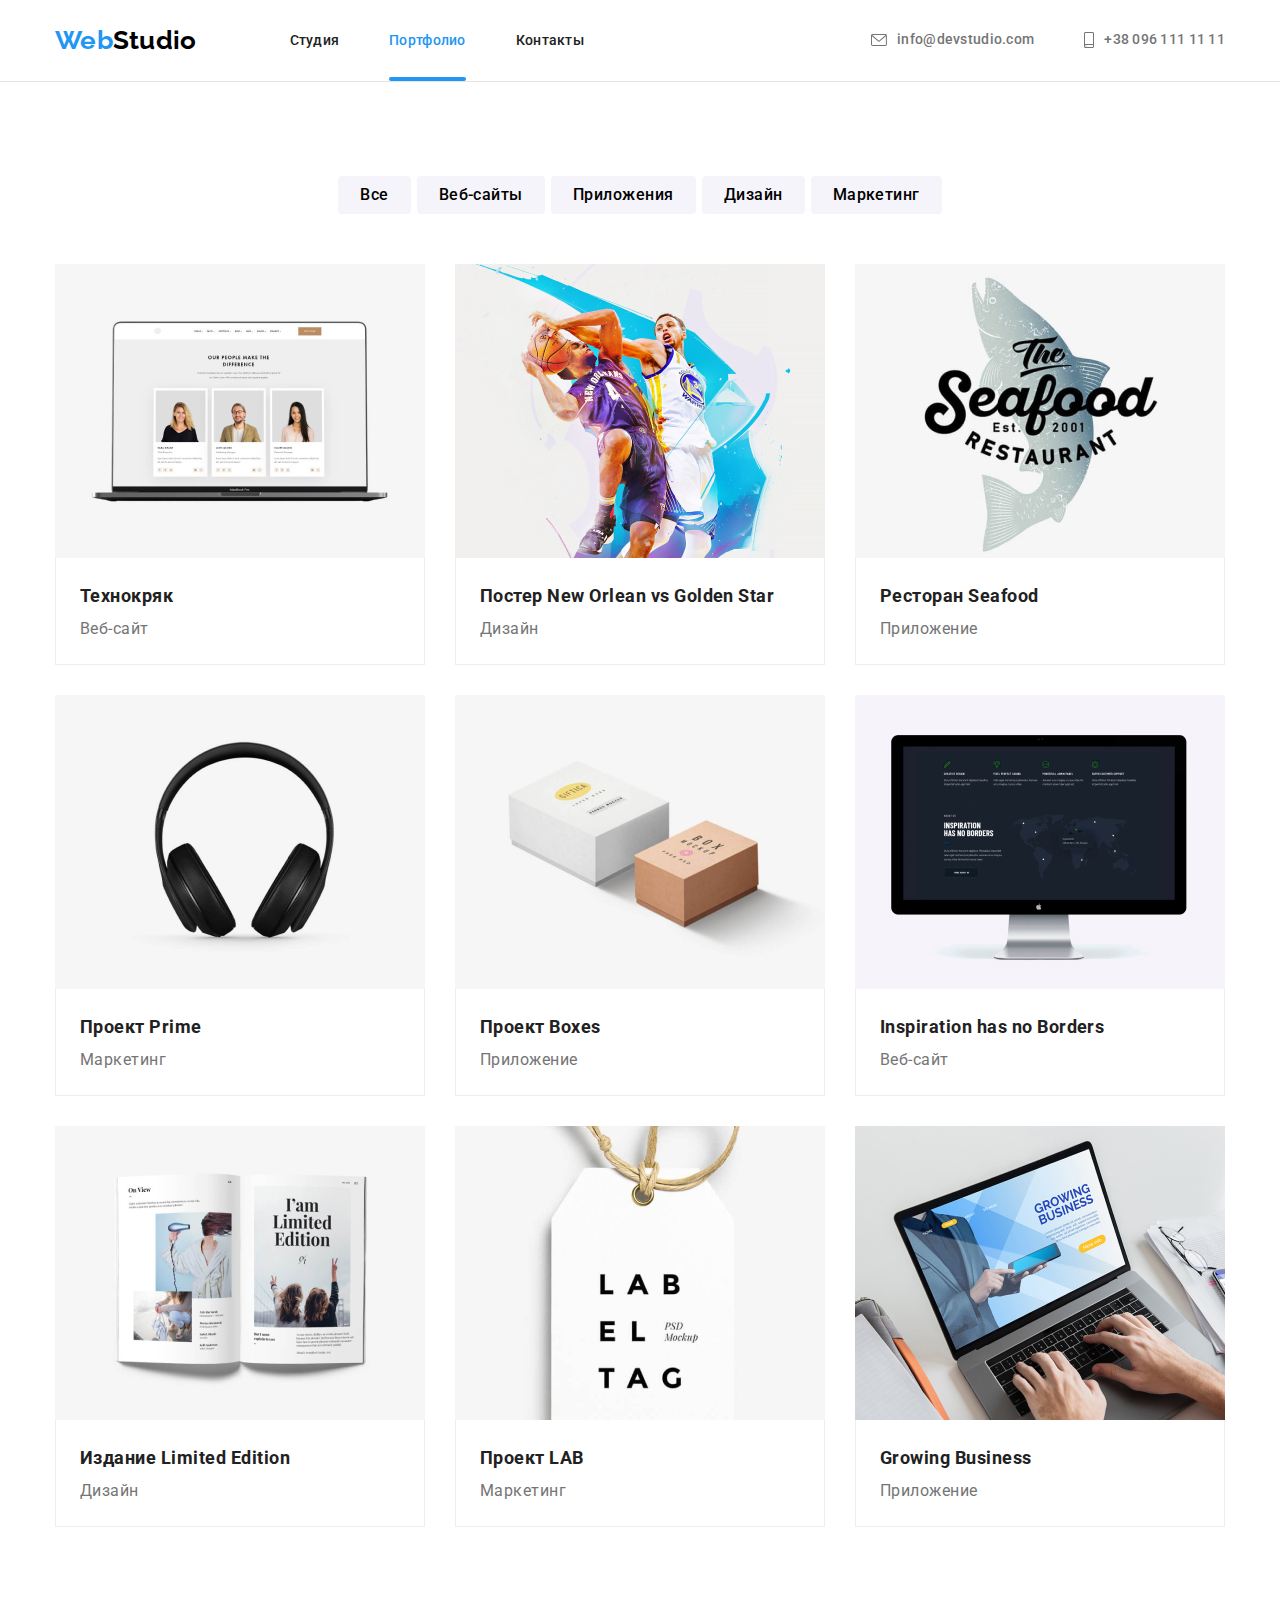
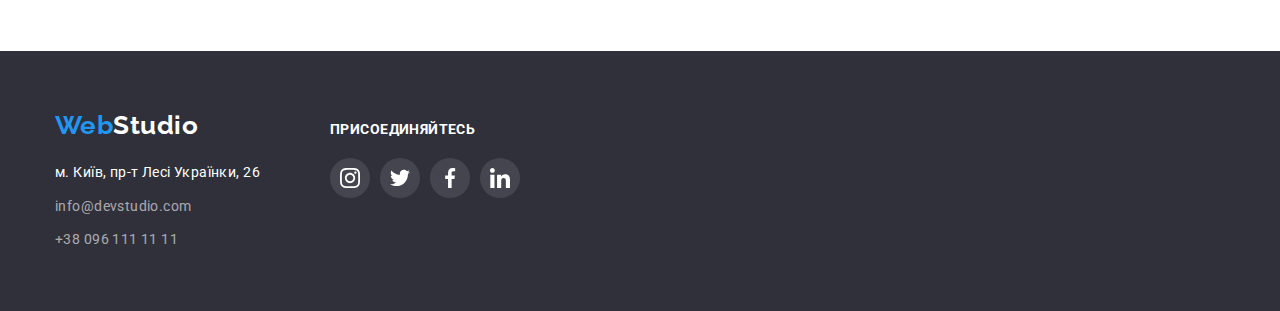
==== portfolio.html @ f0fddd5a "start" ====
<!DOCTYPE html>
<html lang="ru">

<head>
  <meta charset="UTF-8" />
  <meta http-equiv="X-UA-Compatible" content="IE=edge" />
  <meta name="viewport" content="width=device-width, initial-scale=1.0" />
  <link rel="preconnect" href="https://fonts.googleapis.com" />
  <link rel="preconnect" href="https://fonts.gstatic.com" crossorigin />
  <link
    href="https://fonts.googleapis.com/css2?family=Raleway:wght@400;700&family=Roboto:wght@400;500;700;900&display=swap"
    rel="stylesheet" />
  <link rel="stylesheet"
    href="https://cdnjs.cloudflare.com/ajax/libs/modern-normalize/1.0.0/modern-normalize.min.css" />
  <link rel="stylesheet" href="./css/styles.css" />
  <title>Document</title>
</head>

<body>
  <header>
    <div class="container box-header">
      <nav class="navi">
        <a href="./index.html" class="logo item"><span class="accent">Web</span>Studio</a>
        <ul class="navi-item">
          <li class="item"><a href="./index.html" class="navi-list">Студия</a></li>
          <li class="item"><a href="./portfolio.html" class="navi-list on-page">Портфолио</a></li>
          <li class="item"><a href="" class="navi-list">Контакты</a></li>
        </ul>
      </nav>
      <ul class="header-contact">
        <li class="item">
          <a href="mailto:info@devstudio.com" class="contact-us">
            <svg class="contact-icon" width="16" height="12">
              <use href="images/sprite.svg#icon-envelope"></use>
            </svg>
            info@devstudio.com</a>
        </li>
        <li class="item">
          <a href="tel:+380961111111" class="contact-us">
            <svg class="contact-icon" width="10" height="16">
              <use href="images/sprite.svg#icon-smartphone"></use>
            </svg>
            +38 096 111 11 11</a>
        </li>
      </ul>
    </div>
  </header>
  <main>
    <section class="portfolio section">
      <div class="container">
        <h1 class="display">Портфолио</h1>
        <ul class="filter">
          <li class="item"><button type="button" class="filter-buttun">Все</button></li>
          <li class="item"><button type="button" class="filter-buttun">Веб-сайты</button></li>
          <li class="item"><button type="button" class="filter-buttun">Приложения</button></li>
          <li class="item"><button type="button" class="filter-buttun">Дизайн</button></li>
          <li class="item"><button type="button" class="filter-buttun">Маркетинг</button></li>
        </ul>
        <ul class="work-box">
          <li class="portfolio-box">
            <div class="portfolio-overlay">
              <img class="portfolio-img" src="./images/technohryak.jpg" alt="Скриншот экрана с готовым сайтом"
                width="370" />
              <div class="overlay-text">
                <p>Ресурс предлагает комплексные предложения с разным уровнем функционала и сервисов. Все это позволит
                  посетителю получить
                  исчерпывающие сведения о компании или частном лице.</p>
              </div>
            </div>
            <div class="box-description">
              <h2 class="portfolio-heading">Технокряк</h2>
              <p class="portfolio-text">Веб-сайт</p>
            </div>
          </li>
          <li class="portfolio-box">
            <div class="portfolio-overlay">
              <img class="portfolio-img" src="./images/poster-new-orlean.jpg" alt="Постер к матчу нового орлеана"
                width="370" />
              <div class="overlay-text">
                <p>Ресурс предлагает комплексные предложения с разным уровнем функционала и сервисов. Все это позволит
                  посетителю получить
                  исчерпывающие сведения о компании или частном лице.</p>
              </div>
            </div>
            <div class="box-description">
              <h2 class="portfolio-heading">Постер New Orlean vs Golden Star</h2>
              <p class="portfolio-text">Дизайн</p>
            </div>
          </li>
          <li class="portfolio-box">
            <div class="portfolio-overlay">
              <img class="portfolio-img" src="./images/seafood.jpg" alt="Логотип приложения сиафуд" width="370" />
              <div class="overlay-text">
                <p>Ресурс предлагает комплексные предложения с разным уровнем функционала и сервисов. Все это позволит
                  посетителю получить
                  исчерпывающие сведения о компании или частном лице.</p>
              </div>
            </div>
            <div class="box-description">
              <h2 class="portfolio-heading">Ресторан Seafood</h2>
              <p class="portfolio-text">Приложение</p>
            </div>
          </li>
          <li class="portfolio-box">
            <div class="portfolio-overlay">
              <img class="portfolio-img" src="./images/project-prime.jpg" alt="Постер проэкта Прайм" width="370" />
              <div class="overlay-text">
                <p>Ресурс предлагает комплексные предложения с разным уровнем функционала и сервисов. Все это позволит
                  посетителю получить
                  исчерпывающие сведения о компании или частном лице.</p>
              </div>
            </div>
            <div class="box-description">
              <h2 class="portfolio-heading">Проект Prime</h2>
              <p class="portfolio-text">Маркетинг</p>
            </div>
          </li>
          <li class="portfolio-box">
            <div class="portfolio-overlay">
              <img class="portfolio-img" src="./images/project-boxes.jpg" alt="Постер проэкта Боксес" width="370" />
              <div class="overlay-text">
                <p>Ресурс предлагает комплексные предложения с разным уровнем функционала и сервисов. Все это позволит
                  посетителю получить
                  исчерпывающие сведения о компании или частном лице.</p>
              </div>
            </div>
            <div class="box-description">
              <h2 class="portfolio-heading">Проект Boxes</h2>
              <p class="portfolio-text">Приложение</p>
            </div>
          </li>
          <li class="portfolio-box">
            <div class="portfolio-overlay">
              <img class="portfolio-img" src="./images/inspiration.jpg" alt="Скриншот какого то вэб сайта"
                width="370" />
              <div class="overlay-text">
                <p>Ресурс предлагает комплексные предложения с разным уровнем функционала и сервисов. Все это позволит
                  посетителю получить
                  исчерпывающие сведения о компании или частном лице.</p>
              </div>
            </div>
            <div class="box-description">
              <h2 class="portfolio-heading">Inspiration has no Borders</h2>
              <p class="portfolio-text">Веб-сайт</p>
            </div>
          </li>
          <li class="portfolio-box">
            <div class="portfolio-overlay">
              <img class="portfolio-img" src="./images/edition-limited.jpg" alt="Страница из журнала" width="370" />
              <div class="overlay-text">
                <p>Ресурс предлагает комплексные предложения с разным уровнем функционала и сервисов. Все это позволит
                  посетителю получить
                  исчерпывающие сведения о компании или частном лице.</p>
              </div>
            </div>
            <div class="box-description">
              <h2 class="portfolio-heading">Издание Limited Edition</h2>
              <p class="portfolio-text">Дизайн</p>
            </div>
          </li>
          <li class="portfolio-box">
            <div class="portfolio-overlay">
              <img class="portfolio-img" src="./images/project-lab.jpg" alt="Бирка с надписью проэкта" width="370" />
              <div class="overlay-text">
                <p>Ресурс предлагает комплексные предложения с разным уровнем функционала и сервисов. Все это позволит
                  посетителю получить
                  исчерпывающие сведения о компании или частном лице.</p>
              </div>
            </div>
            <div class="box-description">
              <h2 class="portfolio-heading">Проект LAB</h2>
              <p class="portfolio-text">Маркетинг</p>
            </div>
          </li>
          <li class="portfolio-box">
            <div class="portfolio-overlay">
              <img class="portfolio-img" src="./images/growing.jpg" alt="Человек работает с приложением" width="370" />
              <div class="overlay-text">
                <p>Ресурс предлагает комплексные предложения с разным уровнем функционала и сервисов. Все это позволит
                  посетителю получить
                  исчерпывающие сведения о компании или частном лице.</p>
              </div>
            </div>
            <div class="box-description">
              <h2 class="portfolio-heading">Growing Business</h2>
              <p class="portfolio-text">Приложение</p>
            </div>
          </li>
        </ul>
      </div>
    </section>
  </main>
  <footer>
    <div class="container">
      <div class="f-links-main">
        <div class="footer-contact">
          <a href="./index.html" class="logo"><span class="accent">Web</span>Studio</a>
          <address class="adress">
            <ul>
              <li class="item">
                <a href="https://www.google.com/maps" target="_blank" rel="noopener noreferrer" class="maps">м. Київ,
                  пр-т Лесі Українки, 26</a>
              </li>
              <li class="item">
                <a href="mailto:info@devstudio.com" class="contact-us">info@devstudio.com</a>
              </li>
              <li class="item">
                <a href="tel:+380961111111" class="contact-us">+38 096 111 11 11</a>
              </li>
            </ul>
          </address>
        </div>
        <div class="connect">
          <h3 class="connect-heading">присоединяйтесь</h3>
          <ul class="connect-box">
            <li class="footer-social">
              <a class="connect-links" href="" aria-label="instagram">
                <svg width="20" height="20">
                  <use href="images/sprite.svg#icon-instagram"></use>
                </svg>
              </a>
            </li>
            <li class="footer-social">
              <a class="connect-links" href="" aria-label="twitte">
                <svg width="20" height="20">
                  <use href="images/sprite.svg#icon-twitter"></use>
                </svg>
              </a>
            </li>
            <li class="footer-social">
              <a class="connect-links" href="" aria-label="facebook">
                <svg width="20" height="20">
                  <use href="images/sprite.svg#icon-facebook"></use>
                </svg>
              </a>
            </li>
            <li class="footer-social">
              <a class="connect-links" href="" aria-label="linkedin">
                <svg width="20" height="20">
                  <use href="images/sprite.svg#icon-linkedin"></use>
                </svg>
              </a>
            </li>
          </ul>
        </div>
      </div>
    </div>
  </footer>
</body>

</html>
---- css/styles.css ----
:root {
  --main-haeding-color: #ffffff;
  --accent-color: #2196f3;
  --logo-color: #000000;
  --heading-color: #212121;
  --text-color: #757575;
  --block-color: #f5f4fa;
  --footer-color: #2f303a;
  --footer-contact: rgba(255, 255, 255, 0.6);
  --blackout: rgba(47, 48, 58, 0.4);
  --link: #afb1b8;
}

/* общие классы*/
body {
  font-family: 'Roboto', sans-serif;
  color: var(--text-color);
  letter-spacing: 0.03em;
}

ul {
  list-style: none;
  margin-top: 0;
  margin-bottom: 0;
  padding-left: 0;
}

.section-heading,
.qualities-heading,
.portfolio-heading,
.card-heading,
.clients-heading,
.navi .navi-list {
  color: var(--heading-color);
}

.container {
  max-width: 1200px;
  margin: 0 auto;
  padding-left: 15px;
  padding-right: 15px;
}

h1,
h2,
h3,
p {
  margin-top: 0;
  margin-bottom: 0;
}

.section {
  padding-top: 94px;
  padding-bottom: 94px;
}

.flex-box {
  display: flex;
}

/* начало */
header {
  border-bottom: 1px solid #e5e5e5;
}

.logo {
  font-family: 'Raleway', sans-serif;
  font-size: 26px;
  font-weight: 700;
  text-decoration: none;
}

.navi > .item {
  margin-right: 93px;
}

.navi .logo {
  color: var(--logo-color);
}

.logo .accent {
  color: var(--accent-color);
}

/* nav */
.box-header {
  display: flex;
  align-items: center;

  font-size: 14px;
  font-weight: 500;
}

.navi {
  display: flex;
  align-items: center;

  letter-spacing: 0.02em;
}

.navi .navi-item {
  display: flex;
}

.navi-item > .item {
  position: relative;

  margin-right: 50px;
  padding-top: 32px;
  padding-bottom: 32px;
}

.navi-item > .item:last-child {
  margin-right: 0px;
}

.navi-item .navi-list {
  line-height: 1.14;
  text-decoration: none;

  transition: color 250ms cubic-bezier(0.4, 0, 0.2, 1);
}

.navi-item .navi-list:hover,
.navi-item .navi-list:focus {
  color: var(--accent-color);
}

.navi .on-page {
  color: var(--accent-color);
}
.navi .on-page::after {
  content: '';

  position: absolute;
  left: 0;
  bottom: 0;
  display: block;

  width: 100%;
  height: 4px;
  background-color: var(--accent-color);

  border-radius: 2px;
}
/* контакты хедер */
.header-contact {
  display: flex;
  margin-left: auto;
}

.contact-us {
  display: flex;
  align-items: center;

  color: var(--text-color);
  text-decoration: none;

  font-size: 14px;
  letter-spacing: 0.02em;
  line-height: 1.14;

  transition: color 250ms cubic-bezier(0.4, 0, 0.2, 1);
}

.contact-us:focus,
.contact-us:hover {
  color: var(--accent-color);
  fill: currentColor;
}

.header-contact > .item {
  margin-right: 50px;
  fill: currentColor;
}

.header-contact > .item:last-child {
  margin-right: 0px;
}

.header-contact .contact-icon {
  fill: currentColor;

  margin-right: 10px;
}

/* hero */
.hero {
  background-color: var(--footer-color);
  background-image: linear-gradient(var(--blackout), var(--blackout)), url(../images/img-hero.jpg);
  background-repeat: no-repeat;
  background-position: center;
  background-size: 1600px;
  letter-spacing: 0.06em;
  text-align: center;
  padding: 200px 0;
}

.hero .hero-head {
  max-width: 696px;
  margin-left: auto;
  margin-right: auto;
  margin-top: 0;
  margin-bottom: 30px;

  color: var(--main-haeding-color);
  text-align: center;
  font-weight: 900;
  font-size: 44px;
  line-height: 1.36;
  text-transform: uppercase;
}

.hero .order {
  min-width: 216px;
  padding: 10px 32px;
  border-radius: 4px;
  border: 1px solid transparent;

  color: var(--main-haeding-color);
  background-color: var(--accent-color);
  font-family: inherit;
  font-weight: 700;
  font-size: 16px;
  line-height: 1.8;
  cursor: pointer;
}

/* основные качества */
.display {
  position: absolute;
  width: 1px;
  height: 1px;
  margin: -1px;
  border: 0;
  padding: 0;

  white-space: nowrap;
  clip-path: inset(100%);
  clip: rect(0 0 0 0);
  overflow: hidden;
}

.no-padding {
  padding-bottom: 0px;
}

.qualities-box .qualities-picture {
  display: flex;
  align-items: center;
  justify-content: center;

  width: 270px;
  height: 120px;
  background-color: #f5f4fa;

  margin-bottom: 30px;
}

.qualities-heading {
  margin-bottom: 10px;

  font-weight: 700;
  font-size: 14px;
  text-transform: uppercase;
}

.qualities-text {
  font-weight: 400;
  font-size: 14px;
  line-height: 1.71;
  letter-spacing: 0.03em;
}

.qualities-box > .item {
  max-width: 270px;
  margin-right: 30px;
}

.qualities-box > .item:last-child {
  margin-right: 0px;
}

/* Чем мы занимаемся */

.section-heading {
  margin-bottom: 50px;

  font-weight: 700;
  font-size: 36px;
  text-align: center;
  line-height: 1.16;
}

.ocupation-box > .item {
  position: relative;

  margin-right: 30px;
}

.ocupation-box > .item:last-child {
  margin-right: 0px;
}
.ocupation-box img {
  display: block;
}
.oucupation-description {
  position: absolute;
  left: 0;
  bottom: 0;

  width: 100%;
  padding: 27px 0;

  text-align: center;
  text-transform: uppercase;
  font-weight: 700;
  font-size: 14px;
  line-height: 1.14;
  color: var(--main-haeding-color);

  background-color: rgba(47, 48, 58, 0.8);
}

/* наша команда */
.team {
  background-color: var(--block-color);
}

.team-card {
  margin-right: 30px;

  background-color: var(--main-haeding-color);
  box-shadow: 0px 1px 3px rgba(0, 0, 0, 0.12), 0px 1px 1px rgba(0, 0, 0, 0.14),
    0px 2px 1px rgba(0, 0, 0, 0.2);
  border-radius: 0px 0px 4px 4px;
  text-align: center;
}

.team-card:last-child {
  margin-right: 0px;
}

.team-description {
  padding: 30px 0;
}

.team-description > .flex-box {
  justify-content: center;
}

.team-card .card-heading {
  margin-bottom: 10px;

  font-weight: 500;
  font-size: 16px;
}

.team-card .card-text {
  margin-bottom: 16px;
  font-weight: 400;
  font-size: 16px;
}

.team-box-link {
  margin-right: 10px;
}

.team-card .team-box-link:last-child {
  margin-right: 0px;
}

.team-box-link > .item {
  display: flex;
  justify-content: center;
  align-items: center;
  width: 44px;
  height: 44px;
  color: var(--link);
  fill: currentColor;
  border-radius: 50px;

  transition: background-color 250ms cubic-bezier(0.4, 0, 0.2, 1);
}

.team-box-link > .item:hover,
.team-box-link > .item:focus {
  background-color: var(--accent-color);
  fill: var(--main-haeding-color);
}

/*  наши клиенты */

.clients .clients-heading {
  margin-bottom: 50px;

  font-weight: 700;
  font-size: 36px;
  line-height: 1.16;
  text-align: center;
}

.clients-link {
  display: flex;
  justify-content: center;
  align-items: center;
  width: 170px;
  height: 92px;
  color: var(--link);

  border: 1px solid var(--link);
  border-radius: 4px;

  transition: border-color 250ms cubic-bezier(0.4, 0, 0.2, 1),
    color 250ms cubic-bezier(0.4, 0, 0.2, 1);
}

.clients-box .clients-svg {
  fill: currentColor;
}

.clients-box:not(:last-child) {
  margin-right: 30px;
}

.clients-link:hover,
.clients-link:focus {
  border-color: var(--accent-color);
  color: var(--accent-color);
}
/* modal */
.back-drop {
  position: fixed;
  top: 0;
  left: 0;

  width: 100%;
  height: 100%;
  background-color: rgba(0, 0, 0, 0.2);
  transition: opacity 250ms cubic-bezier(0.4, 0, 0.2, 1), visibility 250ms cubic-bezier(0.4, 0, 0.2, 1) ;
}

.back-drop.is-hidden {
  pointer-events: all;
  opacity: 0;
  visibility: hidden;
}

.modal {
  position: absolute;
  top: 50%;
  left: 50%;
  transform: translate(-50%, -50%);
  width: 528px;
  height: 581px;
  background-color: white;
}

.modal > .modal-close {
  position: absolute;
  top: 0;
  right: 0;

  display: flex;
  justify-content: center;
  align-items: center;

  width: 30px;
  height: 30px;
  margin: 8px;

  border-radius: 30px;
  border: 1px solid rgba(0, 0, 0, 0.1);
  background-color: transparent;
  cursor: pointer;
}

/* footer */
footer {
  background-color: var(--footer-color);
  padding: 60px 0;
}

.f-links-main {
  display: flex;
  align-items: baseline;
}

.footer-contact {
  margin-right: 70px;
}

.footer-contact > .logo {
  display: inline-block;
  margin-bottom: 20px;
}

.adress {
  font-style: normal;
}

.adress .item {
  margin-bottom: 9px;
}

.adress .item:last-child {
  margin-bottom: 0px;
}

.footer-contact {
  font-weight: 400;
}

.footer-contact .logo {
  color: var(--main-haeding-color);
}

.footer-contact .maps {
  font-weight: 400;
  font-size: 14px;
  line-height: 1.71;
  letter-spacing: 0.03em;

  color: var(--main-haeding-color);
  text-decoration: none;
}

.footer-contact .contact-us {
  color: var(--footer-contact);
  font-weight: 400;
  line-height: 24px;
  letter-spacing: 0.03em;
}

.connect .connect-heading {
  margin-bottom: 20px;

  font-weight: 700;
  font-size: 14px;
  line-height: 1.14;
  letter-spacing: 0.03em;
  text-transform: uppercase;
  color: var(--main-haeding-color);
}

.connect-box {
  display: flex;
}

.connect-box .footer-social:not(:last-child) {
  margin-right: 10px;
}

.footer-social .connect-links {
  display: flex;
  justify-content: center;
  align-items: center;
  width: 40px;
  height: 40px;

  color: var(--main-haeding-color);
  fill: currentColor;
  background-color: rgba(255, 255, 255, 0.1);
  border-radius: 50px;

  transition: background-color 250ms cubic-bezier(0.4, 0, 0.2, 1);
}

.footer-social .connect-links:hover,
.footer-social .connect-links:focus {
  background-color: var(--accent-color);
}

/* портфолио */
.portfolio .filter {
  display: flex;
  justify-content: center;
  margin-bottom: 50px;
}

.filter > .item {
  margin-right: 6px;
}

.filter > .item:last-child {
  margin-right: 0px;
}

.filter .filter-buttun {
  padding: 6px 22px;

  background-color: var(--block-color);
  border-radius: 4px;
  border: none;

  font-weight: 500;
  font-size: 16px;
  line-height: 1.62;
  text-align: center;
  letter-spacing: 0.03em;
  font-family: inherit;
  cursor: pointer;

  transition: color 250ms cubic-bezier(0.4, 0, 0.2, 1),
    background-color 250ms cubic-bezier(0.4, 0, 0.2, 1),
    box-shadow 250ms cubic-bezier(0.4, 0, 0.2, 1);
}

.portfolio .filter-buttun:hover,
.portfolio .filter-buttun:focus {
  color: var(--main-haeding-color);
  background-color: var(--accent-color);
  box-shadow: 0px 3px 1px rgba(0, 0, 0, 0.1), 0px 1px 2px rgba(0, 0, 0, 0.08),
    0px 2px 2px rgba(0, 0, 0, 0.12);
}

/* боксы портфолио */
.work-box {
  display: flex;
  flex-wrap: wrap;
}

.portfolio-box {
  width: calc((100% - 2 * 30px) / 3);
  margin-right: 30px;
  margin-bottom: 30px;

  transition: box-shadow 250ms cubic-bezier(0.4, 0, 0.2, 1);
}

.portfolio-overlay{
  position: relative;
  overflow: hidden;
}
.portfolio-overlay .overlay-text{
  position: absolute;
  
  width: 100%;
  height: 100%;
  background-color: var(--accent-color);
  opacity: 0.9;
  padding: 63px 24px;

  transform: translateY(0);
  transition: transform 250ms cubic-bezier(0.4, 0, 0.2, 1);
  }

.overlay-text > p{
  font-weight: 400;
  font-size: 18px;
  line-height: 1.56;
  letter-spacing: 0.03em;
  color: var(--main-haeding-color);
}

.portfolio-box:hover {
  box-shadow: 0px 1px 1px rgba(0, 0, 0, 0.12), 0px 4px 4px rgba(0, 0, 0, 0.06),
    1px 4px 6px rgba(0, 0, 0, 0.16);
}
.portfolio-box:hover .overlay-text{
  transform: translateY(-100%);
}

.portfolio-box:nth-child(3n + 3) {
  margin-right: 0px;
}

.portfolio-box .portfolio-img {
  display: block;
}

.portfolio-box .box-description {
  padding: 20px 24px;
  border: 1px solid #eeeeee;
  border-top: none;
}

.box-description .portfolio-heading {
  font-weight: 700;
  font-size: 18px;
  line-height: 2;
}

.box-description .portfolio-text {
  font-size: 16px;
  line-height: 1.88;
}
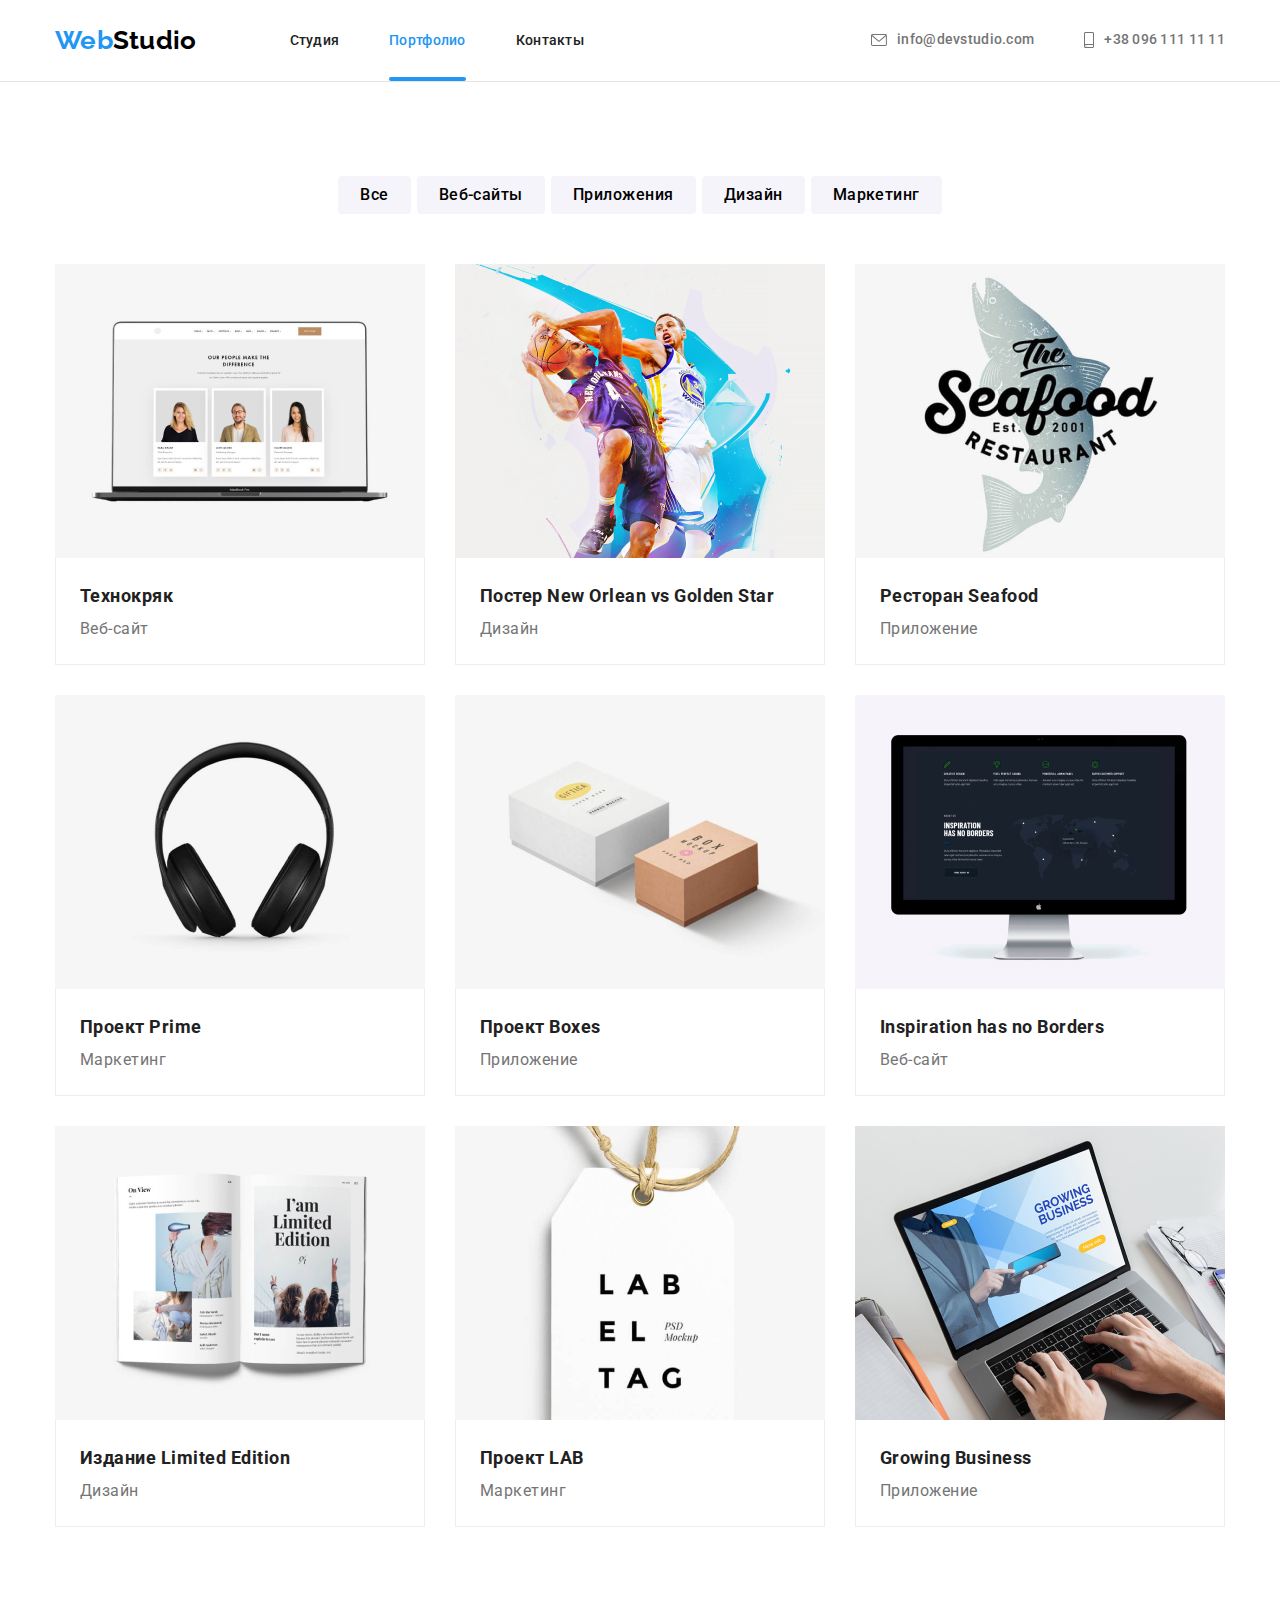
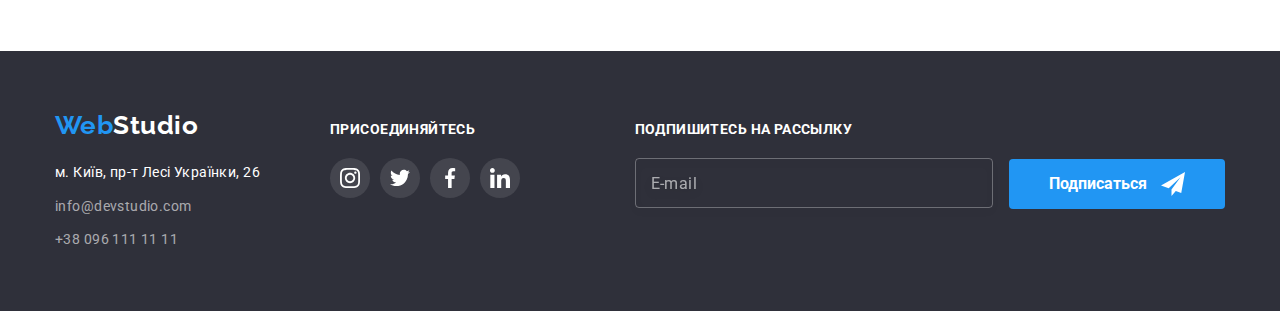
==== commit 6c4e8c01: "comlite" ====
--- a/portfolio.html
+++ b/portfolio.html
@@ -199,7 +199,8 @@
             <ul>
               <li class="item">
                 <a href="https://www.google.com/maps" target="_blank" rel="noopener noreferrer" class="maps">м. Київ,
-                  пр-т Лесі Українки, 26</a>
+                  пр-т
+                  Лесі Українки, 26</a>
               </li>
               <li class="item">
                 <a href="mailto:info@devstudio.com" class="contact-us">info@devstudio.com</a>
@@ -211,7 +212,7 @@
           </address>
         </div>
         <div class="connect">
-          <h3 class="connect-heading">присоединяйтесь</h3>
+          <h2 class="connect-heading">присоединяйтесь</h2>
           <ul class="connect-box">
             <li class="footer-social">
               <a class="connect-links" href="" aria-label="instagram">
@@ -242,6 +243,19 @@
               </a>
             </li>
           </ul>
+        </div>
+        <div class="subscribe">
+          <h2 class="subscribe-heading">Подпишитесь на рассылку</h2>
+          <div class="subscribe-box">
+            <form>
+              <input class="input-email" type="email" name="email" id="mail" placeholder="E-mail" required />
+              <button class="sub-btn" type="submit">Подписаться
+                <svg class="sub-icon" width="24" height="24">
+                  <use href="images/sprite.svg#icon-icon-send"></use>
+                </svg>
+              </button>
+            </form>
+          </div>
         </div>
       </div>
     </div>
--- a/css/styles.css
+++ b/css/styles.css
@@ -211,7 +211,9 @@
   text-transform: uppercase;
 }
 
-.hero .order {
+.hero .order,
+.sub-btn,
+.modal-button {
   min-width: 216px;
   padding: 10px 32px;
   border-radius: 4px;
@@ -450,12 +452,22 @@
   position: absolute;
   top: 50%;
   left: 50%;
+
+  padding: 40px;
   transform: translate(-50%, -50%);
-  width: 528px;
-  height: 581px;
+
   background-color: white;
 }
-
+.modal > .modal-heading{
+  margin-bottom: 12px;
+
+  font-weight: 700;
+  font-size: 20px;
+  line-height: 23px;
+  text-align: center;
+  letter-spacing: 0.03em;
+  color: #212121;
+}
 .modal > .modal-close {
   position: absolute;
   top: 0;
@@ -473,8 +485,99 @@
   border: 1px solid rgba(0, 0, 0, 0.1);
   background-color: transparent;
   cursor: pointer;
-}
-
+
+  transition: fill 250ms cubic-bezier(0.4, 0, 0.2, 1);
+  
+}
+.modal>.modal-close:focus,
+.modal>.modal-close:hover{
+  fill: var(--accent-color);
+}
+.modal-form > .item{
+  margin-bottom: 20px;
+}
+.form-box{
+  position: relative;
+
+  display: flex;
+  flex-direction: column;
+  justify-content: center;
+  margin-bottom: 10px;
+}
+.form-name{
+  font-size: 12px;
+  line-height: 1.16;
+  letter-spacing: 0.01em;
+
+  margin-bottom: 4px;
+  
+}
+.form-input{
+  padding: 12px 42px;
+  width: 100%;
+
+  border: 1px solid rgba(33, 33, 33, 0.2);
+  border-radius: 4px;
+  transition: border-color 250ms cubic-bezier(0.4, 0, 0.2, 1);
+}
+.form-input:hover,
+.form-input:focus{
+  border-color: var(--accent-color);
+ 
+}
+.form-box > .form-svg{
+  position: absolute;
+  top: 50%;
+  left: 12px;
+  transition: fill 250ms cubic-bezier(0.4, 0, 0.2, 1);
+}
+.form-input:hover ~ .form-svg,
+.form-input:focus ~ .form-svg{
+  fill: var(--accent-color);
+}
+
+.form-box > .box{
+  min-height: 120px;
+  padding: 12px 16px;
+  resize: vertical;
+}
+.form-input > .box::placeholder{
+  font-size: 14px;
+  line-height: 1.16;
+  letter-spacing: 0.01em;
+  
+  color: rgba(117, 117, 117, 0.5);
+}
+.form-check {
+  display: flex;
+  flex-direction: column;
+  justify-content: center;
+  align-items: center;
+
+}
+.form-check .check-name{
+    display: flex;
+    align-items: center;
+    font-size: 14px;
+    line-height: 1.71;
+    letter-spacing: 0.03em;
+    color: var(--text-color);
+    margin-bottom: 30px;
+}
+.check-name > a{
+  color: var(--accent-color);
+}
+.check-name > .check-svg{
+    width: 16px;
+    height: 16px;
+    margin-right: 8px;
+    border: 2px solid black;
+    transition: background-color 250ms cubic-bezier(0.4, 0, 0.2, 1)
+}
+.form-checkbox:checked ~ .check-name>.check-svg{
+  background-color: var(--accent-color);
+  border: none;
+}
 /* footer */
 footer {
   background-color: var(--footer-color);
@@ -532,7 +635,8 @@
   letter-spacing: 0.03em;
 }
 
-.connect .connect-heading {
+.connect .connect-heading,
+.subscribe-heading {
   margin-bottom: 20px;
 
   font-weight: 700;
@@ -569,6 +673,33 @@
 .footer-social .connect-links:hover,
 .footer-social .connect-links:focus {
   background-color: var(--accent-color);
+}
+/* subscrible */
+.subscribe{
+  margin-left: auto;
+}
+
+.input-email{
+  width: 358px;
+  height: 50px;
+  padding: 16px 15px;
+  margin-right: 12px;
+
+  background-color: transparent;
+  border: 1px solid rgba(255, 255, 255, 0.3);
+  filter: drop-shadow(0px 4px 4px rgba(0, 0, 0, 0.15));
+  border-radius: 4px;
+}
+.input-email::placeholder{
+  font-size: 16px;
+  line-height:1.25;
+  letter-spacing: 0.03em;
+  color: rgba(255, 255, 255, 0.6);
+}
+
+.sub-icon{
+  margin-left: 10px;
+  vertical-align: middle;
 }
 
 /* портфолио */
